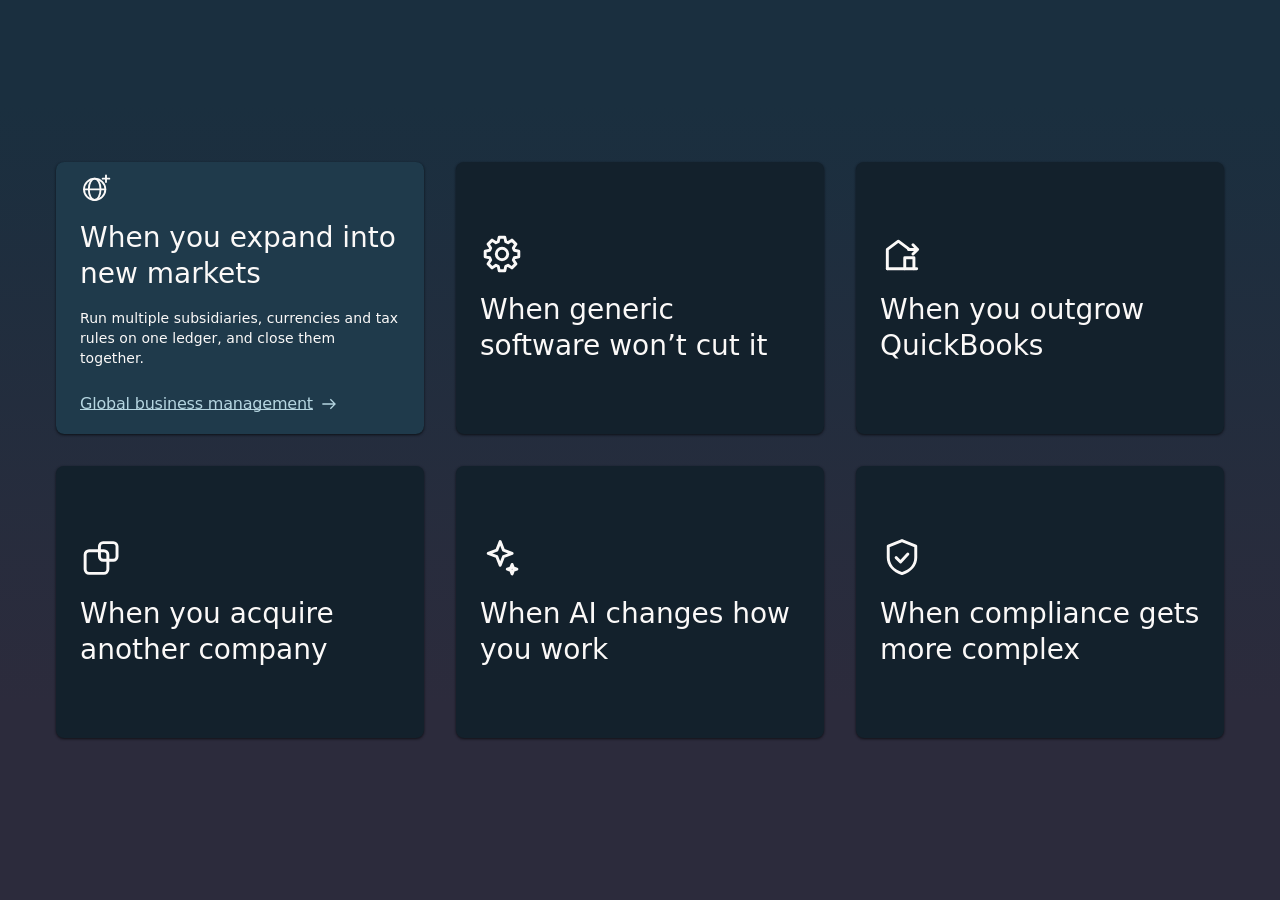
==== index.html @ cdb17e12 "Card grid with expand motion and hover-effect options Animated NetSuite "When to move" card grid fro" ====
<!doctype html>
<html lang="en">
<head>
  <meta charset="utf-8">
  <meta name="viewport" content="width=device-width, initial-scale=1">
  <title>Card grid — motion</title>
  <link rel="stylesheet" href="styles.css">
  <script src="cards.js" defer></script>
</head>
<body>
  <main class="page">
    <!-- Figma 1:437 "Grid". One card is active at a time; card 1 matches the design's active state. -->
    <section class="card-grid" aria-label="When to move to NetSuite" data-card-grid>

      <article class="card" data-card data-active>
        <span class="card__icon" aria-hidden="true" style="--icon: url(assets/icon-globe.svg)"></span>
        <h3 class="card__title">
          <button class="card__trigger" type="button" aria-expanded="true" aria-controls="card-1-details">When you expand into new markets</button>
        </h3>
        <div class="card__details" id="card-1-details">
          <div class="card__clip">
            <div class="card__content">
              <p class="card__body">Run multiple subsidiaries, currencies and tax rules on one ledger, and close them together.</p>
              <a class="text-link" href="#">Global business management<span class="text-link__icon" aria-hidden="true"></span></a>
            </div>
          </div>
        </div>
      </article>

      <!-- Cards 2–6: body copy and link labels are PLACEHOLDERS. The design only specifies card 1's active content. -->
      <article class="card" data-card>
        <span class="card__icon" aria-hidden="true" style="--icon: url(assets/icon-gear.svg)"></span>
        <h3 class="card__title">
          <button class="card__trigger" type="button" aria-expanded="false" aria-controls="card-2-details">When generic software won’t cut it</button>
        </h3>
        <div class="card__details" id="card-2-details" inert>
          <div class="card__clip">
            <div class="card__content">
              <p class="card__body">Tailor records, workflows and scripts to the way you work, without forking the product.</p>
              <a class="text-link" href="#">Platform customization<span class="text-link__icon" aria-hidden="true"></span></a>
            </div>
          </div>
        </div>
      </article>

      <article class="card" data-card>
        <span class="card__icon" aria-hidden="true" style="--icon: url(assets/icon-house.svg)"></span>
        <h3 class="card__title">
          <button class="card__trigger" type="button" aria-expanded="false" aria-controls="card-3-details">When you outgrow QuickBooks</button>
        </h3>
        <div class="card__details" id="card-3-details" inert>
          <div class="card__clip">
            <div class="card__content">
              <p class="card__body">Move accounting, inventory and reporting onto one system that keeps up as you grow.</p>
              <a class="text-link" href="#">Moving from QuickBooks<span class="text-link__icon" aria-hidden="true"></span></a>
            </div>
          </div>
        </div>
      </article>

      <article class="card" data-card>
        <span class="card__icon" aria-hidden="true" style="--icon: url(assets/icon-acquire.svg)"></span>
        <h3 class="card__title">
          <button class="card__trigger" type="button" aria-expanded="false" aria-controls="card-4-details">When you acquire another company</button>
        </h3>
        <div class="card__details" id="card-4-details" inert>
          <div class="card__clip">
            <div class="card__content">
              <p class="card__body">Bring a new entity onto your books in weeks, with consolidation handled from day one.</p>
              <a class="text-link" href="#">Mergers and acquisitions<span class="text-link__icon" aria-hidden="true"></span></a>
            </div>
          </div>
        </div>
      </article>

      <article class="card" data-card>
        <span class="card__icon" aria-hidden="true" style="--icon: url(assets/icon-sparkle.svg)"></span>
        <h3 class="card__title">
          <button class="card__trigger" type="button" aria-expanded="false" aria-controls="card-5-details">When AI changes how you work</button>
        </h3>
        <div class="card__details" id="card-5-details" inert>
          <div class="card__clip">
            <div class="card__content">
              <p class="card__body">Put AI to work inside the transactions and reports your teams already use every day.</p>
              <a class="text-link" href="#">AI in NetSuite<span class="text-link__icon" aria-hidden="true"></span></a>
            </div>
          </div>
        </div>
      </article>

      <article class="card" data-card>
        <span class="card__icon" aria-hidden="true" style="--icon: url(assets/icon-shield.svg)"></span>
        <h3 class="card__title">
          <button class="card__trigger" type="button" aria-expanded="false" aria-controls="card-6-details">When compliance gets more complex</button>
        </h3>
        <div class="card__details" id="card-6-details" inert>
          <div class="card__clip">
            <div class="card__content">
              <p class="card__body">Keep audit trails, revenue rules and controls in one place as regulations change.</p>
              <a class="text-link" href="#">Governance and compliance<span class="text-link__icon" aria-hidden="true"></span></a>
            </div>
          </div>
        </div>
      </article>

    </section>
  </main>
</body>
</html>
---- styles.css ----
/* ------------------------------------------------------------------
   Tokens. Values and names come from the Figma variables on node 1:5.
   ------------------------------------------------------------------ */
:root {
  --color-ocean-170: #1a2f3f;
  --color-page-end: #2c2b3c;
  --color-background-card-flat-default: #13212c;
  --color-background-card-flat-hover: #1f3a4b;
  --color-text-neutral-body: #fbf9f8;
  --color-text-link-primary: #b5d5e0;
  --color-focus-ring: #b5d5e0;
  --color-elevation-06: rgba(0, 0, 0, 0.28);
  --color-elevation-08: rgba(0, 0, 0, 0.36);
  --color-elevation-10: rgba(0, 0, 0, 0.44);

  --shadow-sm: 0 1px 3px 0 var(--color-elevation-10), 0 1px 2px 0 var(--color-elevation-06);
  --shadow-md: 0 4px 8px 0 var(--color-elevation-08), 0 2px 4px 0 var(--color-elevation-06);

  --space-16: 16px;
  --space-24: 24px;
  --space-32: 32px;
  --radius-md: 8px;

  --type-family-sans: "Oracle Sans", system-ui, -apple-system, "Segoe UI", sans-serif;
  --type-h4-font-size: 28px;
  --type-h4-line-height: 36px;
  --type-size-14: 14px;
  --type-line-height-20: 20px;

  /* Motion primitives. The curve names match ~/Button_InteractionTest. */
  --motion-duration-fast: 150ms;
  --motion-duration-base: 200ms;
  --motion-duration-moderate: 300ms;
  --motion-easing-standard: cubic-bezier(0.2, 0, 0, 1);     /* on-screen movement */
  --motion-easing-decelerate: cubic-bezier(0.2, 0.8, 0.2, 1); /* entering / responding */

  /* Motion semantics. Components read these, never the primitives. */
  --motion-card-expand-duration: var(--motion-duration-moderate);
  --motion-card-collapse-duration: var(--motion-duration-base);   /* exit ≈ 2/3 of entrance */
  --motion-card-reveal-delay: 75ms;                                /* body follows the layout */
  --motion-card-easing-move: var(--motion-easing-standard);
  --motion-card-easing-enter: var(--motion-easing-decelerate);
  --motion-link-nudge-duration: var(--motion-duration-fast);
  --motion-link-nudge-distance: 3px;
}

/* ------------------------------------------------------------------
   Page
   ------------------------------------------------------------------ */
*, *::before, *::after { box-sizing: border-box; }

body {
  margin: 0;
  min-height: 100vh;
  background: linear-gradient(180deg, var(--color-ocean-170) 11.517%, var(--color-page-end) 78.087%) fixed;
  color: var(--color-text-neutral-body);
  font-family: var(--type-family-sans);
  -webkit-font-smoothing: antialiased;
}

.page {
  min-height: 100vh;
  display: grid;
  place-items: center;
  padding: 96px var(--space-24);
}

/* Figma 1:437. Three columns of 368px with 32px gaps, stacking on narrow screens. */
.card-grid {
  width: min(100%, 1168px);
  display: grid;
  grid-template-columns: repeat(3, minmax(0, 1fr));
  grid-auto-rows: 272px;
  gap: var(--space-32);
}
@media (max-width: 1000px) { .card-grid { grid-template-columns: repeat(2, minmax(0, 1fr)); } }
@media (max-width: 640px)  { .card-grid { grid-template-columns: minmax(0, 1fr); gap: var(--space-16); } }

/* ------------------------------------------------------------------
   Card. Cards are a fixed 272px, so expanding never reflows the grid.
   ------------------------------------------------------------------ */
.card {
  position: relative;
  display: flex;
  flex-direction: column;
  justify-content: center;
  padding: var(--space-24);
  border-radius: var(--radius-md);
  background-color: var(--color-background-card-flat-default);
  box-shadow: var(--shadow-sm);
  overflow: clip;
  transition: background-color var(--motion-card-collapse-duration) var(--motion-card-easing-move);
}

/* The md shadow sits on a pseudo-element that only fades its opacity, so box-shadow is never animated. */
.card::after {
  content: "";
  position: absolute;
  inset: 0;
  border-radius: inherit;
  box-shadow: var(--shadow-md);
  opacity: 0;
  pointer-events: none;
  transition: opacity var(--motion-card-collapse-duration) var(--motion-card-easing-move);
}

.card__icon {
  position: relative;
  flex: none;
  width: 44px;
  height: 44px;
  margin-bottom: var(--space-16);
  /* The icon box is 44px, so animating its size is cheap. It shrinks from its top-left corner like the design. */
  transition:
    width var(--motion-card-collapse-duration) var(--motion-card-easing-move),
    height var(--motion-card-collapse-duration) var(--motion-card-easing-move);
}
/* The exported SVGs carry the component's default paint (#161513, #325C72), but the Figma
   instances override it. So the SVG is used unedited as a mask, and the token colour fills it. */
.card__icon,
.text-link__icon {
  display: block;
  background-color: currentColor;
  -webkit-mask: var(--icon) center / 100% 100% no-repeat;
          mask: var(--icon) center / 100% 100% no-repeat;
}
.card__icon { color: var(--color-text-neutral-body); }

.card__title {
  margin: 0;
  font-size: var(--type-h4-font-size);
  line-height: var(--type-h4-line-height);
  font-weight: 300;
}

/* The title button stretches across the whole card, so the card itself is the hit target. */
.card__trigger {
  all: unset;
  cursor: pointer;
  overflow-wrap: break-word;
}
.card__trigger::before {
  content: "";
  position: absolute;
  inset: 0;
  border-radius: inherit;
  z-index: 0;
}
.card__trigger:focus-visible::before {
  outline: 2px solid var(--color-focus-ring);
  outline-offset: -4px;
}

/* Details open by animating the track from 0fr to 1fr. It is the only layout-affecting
   transition, and it is limited to the inside of a fixed-height card. */
.card__details {
  display: grid;
  grid-template-rows: 0fr;
  transition: grid-template-rows var(--motion-card-collapse-duration) var(--motion-card-easing-move);
}
.card__clip {
  min-height: 0;
  overflow: hidden;
}
.card__content {
  display: flex;
  flex-direction: column;
  align-items: flex-start;
  gap: var(--space-16);
  padding-top: var(--space-16);
  opacity: 0;
  transform: translateY(4px);
  /* Leaving: fade first and fast, with no delay. */
  transition:
    opacity calc(var(--motion-card-collapse-duration) * 0.6) var(--motion-card-easing-move),
    transform calc(var(--motion-card-collapse-duration) * 0.6) var(--motion-card-easing-move);
}

.card__body {
  margin: 0;
  font-size: var(--type-size-14);
  line-height: var(--type-line-height-20);
  letter-spacing: 0.07px;
  font-weight: 300;
  text-box: trim-both cap alphabetic;
}

/* ---- Active state (Figma: "Component 9") ---- */
.card[data-active] {
  background-color: var(--color-background-card-flat-hover);
  transition-duration: var(--motion-card-expand-duration);
  transition-timing-function: var(--motion-card-easing-enter);
}
.card[data-active]::after {
  opacity: 1;
  transition-duration: var(--motion-card-expand-duration);
  transition-timing-function: var(--motion-card-easing-enter);
}
.card[data-active] .card__icon {
  width: 32px;
  height: 32px;
  transition-duration: var(--motion-card-expand-duration);
}
.card[data-active] .card__details {
  grid-template-rows: 1fr;
  transition-duration: var(--motion-card-expand-duration);
}
.card[data-active] .card__content {
  opacity: 1;
  transform: none;
  transition-duration: calc(var(--motion-card-expand-duration) - var(--motion-card-reveal-delay));
  transition-delay: var(--motion-card-reveal-delay);
  transition-timing-function: var(--motion-card-easing-enter);
}

/* ------------------------------------------------------------------
   Text Link (Figma 1:177). Keeps its persistent underline. The arrow nudges on hover.
   ------------------------------------------------------------------ */
.text-link {
  position: relative;
  z-index: 1;                  /* sits above the stretched card trigger */
  display: inline-flex;
  align-items: center;
  gap: 8px;
  min-height: 40px;
  padding-block: 12px;
  border-radius: 4px;
  color: var(--color-text-link-primary);
  font-size: 16px;
  line-height: 16px;
  letter-spacing: -0.2px;
  text-decoration: underline;
  text-decoration-skip-ink: none;
  text-underline-position: from-font;
}
.text-link:focus-visible {
  outline: 2px solid var(--color-focus-ring);
  outline-offset: 2px;
}
.text-link__icon {
  --icon: url(assets/icon-arrow-right.svg);
  width: 16px;
  height: 16px;
  flex: none;
  transition: transform var(--motion-link-nudge-duration) var(--motion-easing-decelerate);
}
@media (hover: hover) and (pointer: fine) {
  .text-link:hover .text-link__icon { transform: translateX(var(--motion-link-nudge-distance)); }
}
.text-link:focus-visible .text-link__icon { transform: translateX(var(--motion-link-nudge-distance)); }

/* ------------------------------------------------------------------
   Reduced motion: replace movement instead of removing it. Layout changes
   (details height, icon size) snap into place, but the surface, shadow and
   body still crossfade, so the state change stays visible.
   ------------------------------------------------------------------ */
@media (prefers-reduced-motion: reduce) {
  .card__details,
  .card[data-active] .card__details,
  .card__icon,
  .card[data-active] .card__icon { transition: none; }

  .card__content,
  .card[data-active] .card__content {
    transform: none;
    transition: opacity var(--motion-duration-fast) linear;
    transition-delay: 0s;
  }
  .text-link__icon,
  .text-link:hover .text-link__icon,
  .text-link:focus-visible .text-link__icon { transform: none; transition: none; }
}
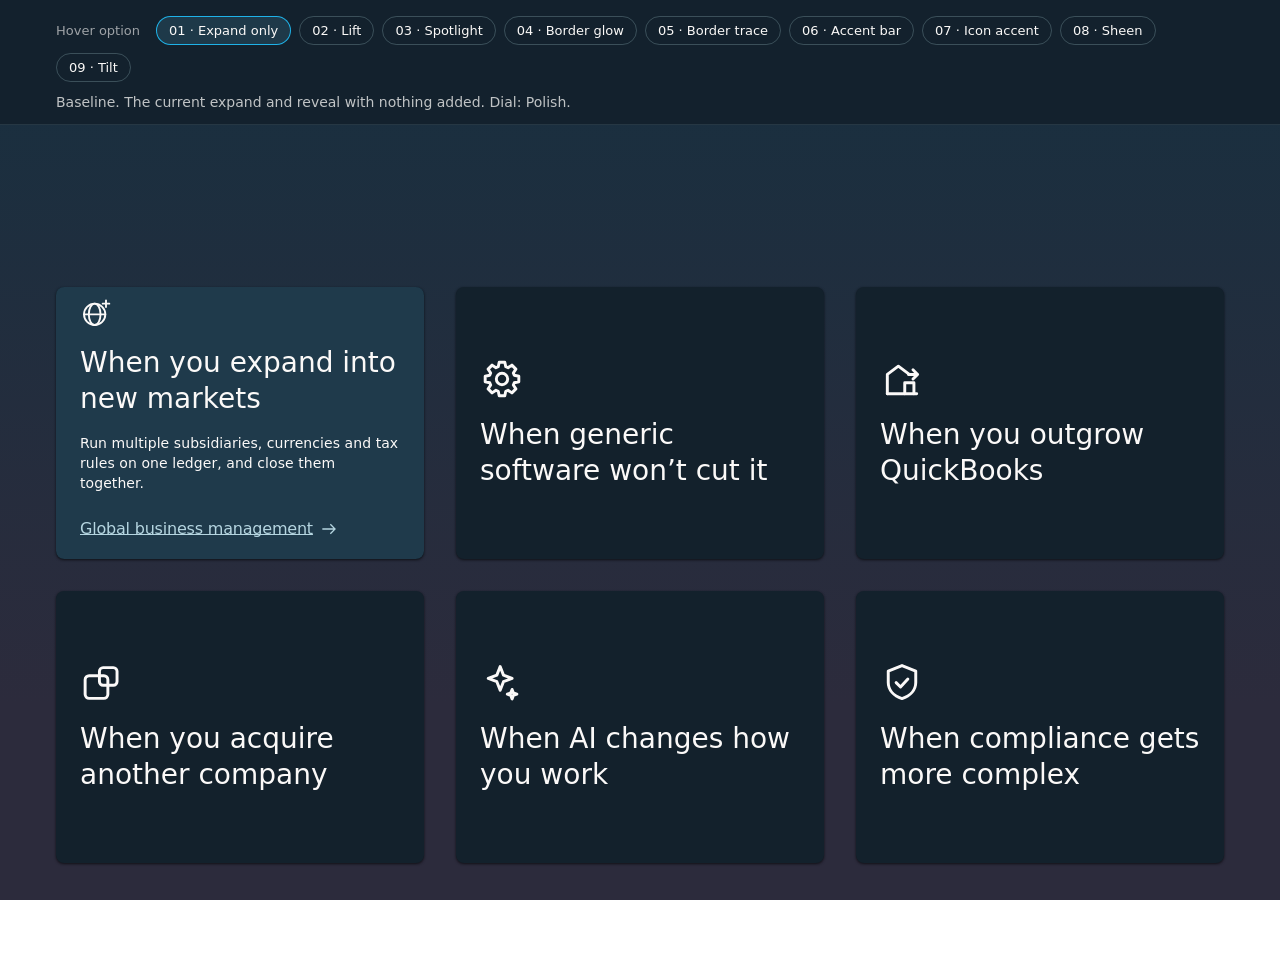
==== commit 62857c95: "Add password-gated options page" ====
--- a/index.html
+++ b/index.html
@@ -3,7 +3,8 @@
 <head>
   <meta charset="utf-8">
   <meta name="viewport" content="width=device-width, initial-scale=1">
-  <title>Card grid — motion</title>
+  <meta http-equiv="refresh" content="0; url=options.html">
+  <title>Card grid — hover options</title>
   <link rel="stylesheet" href="styles.css">
   <script src="cards.js" defer></script>
 </head>
@@ -27,8 +28,7 @@
         </div>
       </article>
 
-      <!-- Cards 2–6: body copy and link labels are PLACEHOLDERS. The design only specifies card 1's active content. -->
-      <article class="card" data-card>
+        <article class="card" data-card>
         <span class="card__icon" aria-hidden="true" style="--icon: url(assets/icon-gear.svg)"></span>
         <h3 class="card__title">
           <button class="card__trigger" type="button" aria-expanded="false" aria-controls="card-2-details">When generic software won’t cut it</button>
@@ -36,8 +36,8 @@
         <div class="card__details" id="card-2-details" inert>
           <div class="card__clip">
             <div class="card__content">
-              <p class="card__body">Tailor records, workflows and scripts to the way you work, without forking the product.</p>
-              <a class="text-link" href="#">Platform customization<span class="text-link__icon" aria-hidden="true"></span></a>
+              <p class="card__body">Start from a configuration built around the processes and KPIs your sector already runs on.</p>
+              <a class="text-link" href="#">Find your industry<span class="text-link__icon" aria-hidden="true"></span></a>
             </div>
           </div>
         </div>
@@ -51,8 +51,8 @@
         <div class="card__details" id="card-3-details" inert>
           <div class="card__clip">
             <div class="card__content">
-              <p class="card__body">Move accounting, inventory and reporting onto one system that keeps up as you grow.</p>
-              <a class="text-link" href="#">Moving from QuickBooks<span class="text-link__icon" aria-hidden="true"></span></a>
+              <p class="card__body">Trade spreadsheet workarounds for approvals, audit trails and role-based access.</p>
+              <a class="text-link" href="#">Compare the Two<span class="text-link__icon" aria-hidden="true"></span></a>
             </div>
           </div>
         </div>
@@ -66,8 +66,8 @@
         <div class="card__details" id="card-4-details" inert>
           <div class="card__clip">
             <div class="card__content">
-              <p class="card__body">Bring a new entity onto your books in weeks, with consolidation handled from day one.</p>
-              <a class="text-link" href="#">Mergers and acquisitions<span class="text-link__icon" aria-hidden="true"></span></a>
+              <p class="card__body">Bring the new entity onto the same ledger, with intercompany eliminations handled in the system.</p>
+              <a class="text-link" href="#">See Consolidation<span class="text-link__icon" aria-hidden="true"></span></a>
             </div>
           </div>
         </div>
@@ -81,8 +81,8 @@
         <div class="card__details" id="card-5-details" inert>
           <div class="card__clip">
             <div class="card__content">
-              <p class="card__body">Put AI to work inside the transactions and reports your teams already use every day.</p>
-              <a class="text-link" href="#">AI in NetSuite<span class="text-link__icon" aria-hidden="true"></span></a>
+              <p class="card__body">Agentic workflows and natural-language search work from your data, not a copy of it.</p>
+              <a class="text-link" href="#">See NetSuite Next<span class="text-link__icon" aria-hidden="true"></span></a>
             </div>
           </div>
         </div>
@@ -96,8 +96,8 @@
         <div class="card__details" id="card-6-details" inert>
           <div class="card__clip">
             <div class="card__content">
-              <p class="card__body">Keep audit trails, revenue rules and controls in one place as regulations change.</p>
-              <a class="text-link" href="#">Governance and compliance<span class="text-link__icon" aria-hidden="true"></span></a>
+              <p class="card__body">Segregate duties, keep a complete audit trail and report to local standards without a bolt-on.</p>
+              <a class="text-link" href="#">See Controls<span class="text-link__icon" aria-hidden="true"></span></a>
             </div>
           </div>
         </div>
